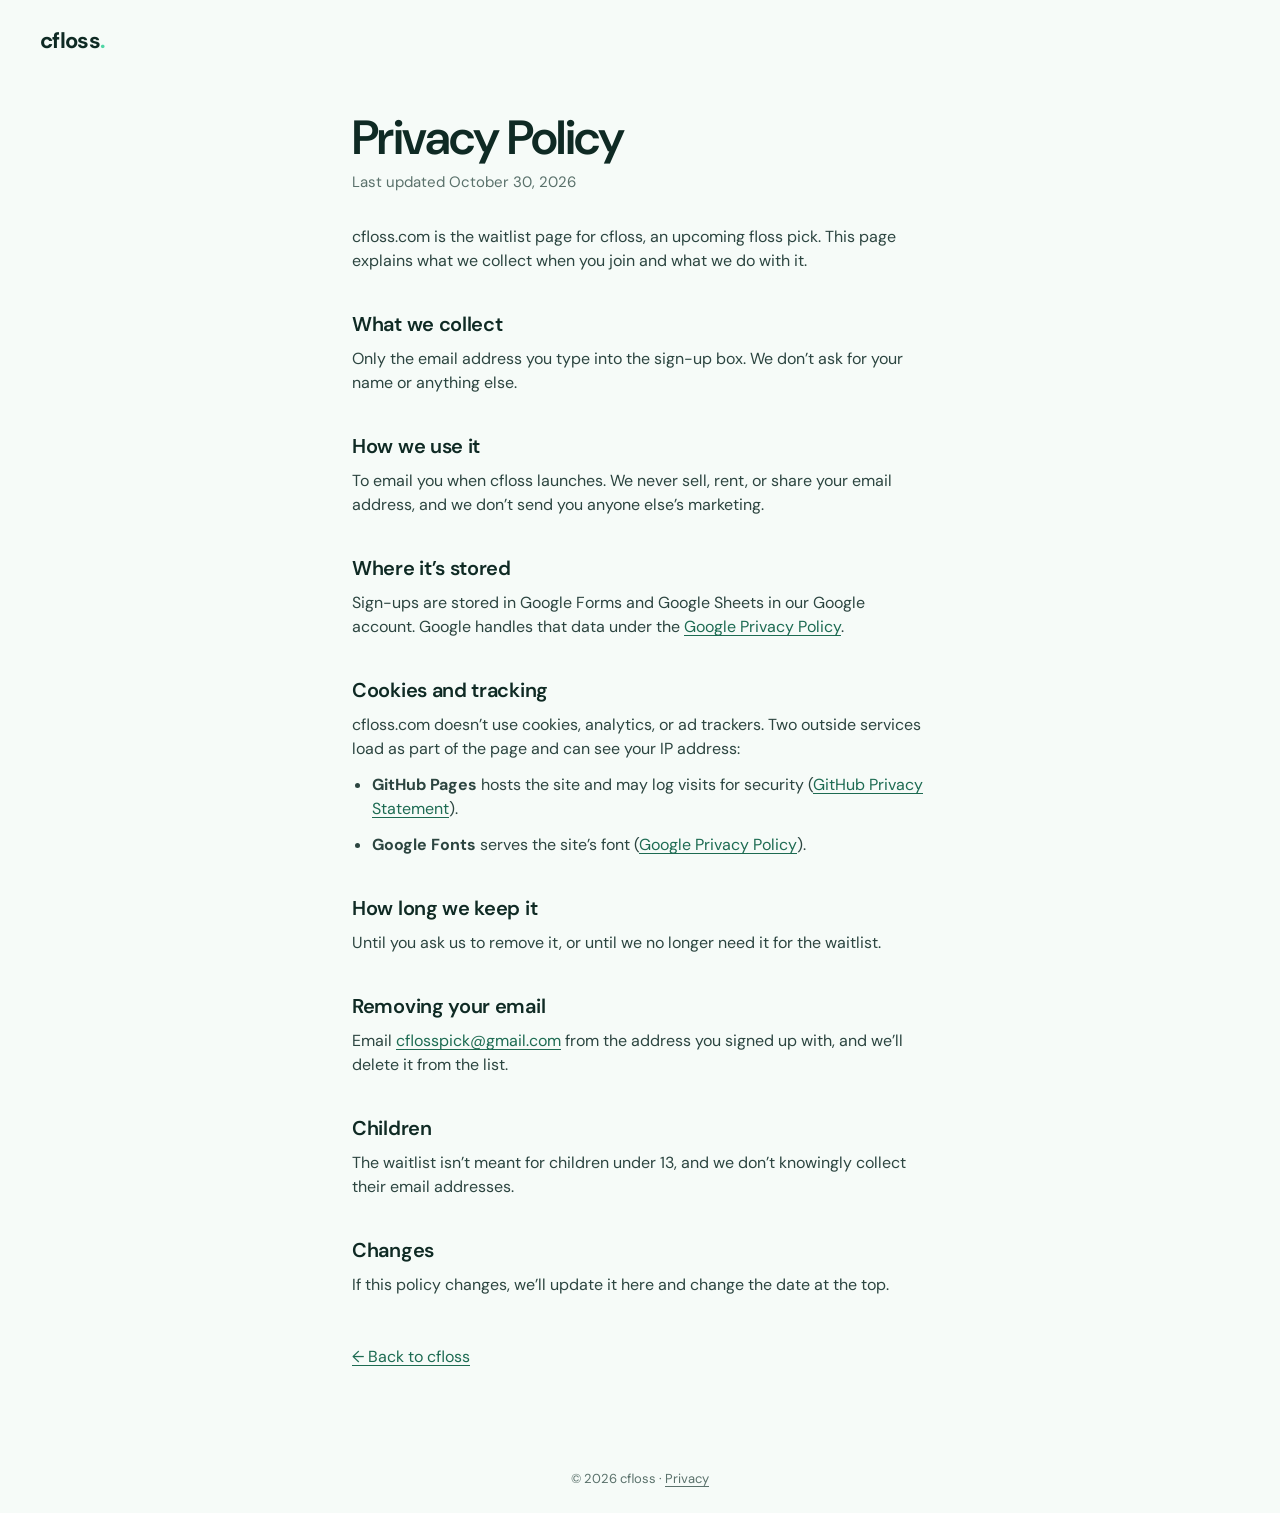
==== privacy/index.html @ ad528936 "Add cfloss.com waitlist page and privacy policy Single static page (HTML/CSS/JS, no build) with an e" ====
<!doctype html>
<html lang="en">
<head>
  <meta charset="utf-8">
  <meta name="viewport" content="width=device-width, initial-scale=1">
  <title>Privacy Policy · cfloss</title>
  <meta name="description" content="What cfloss collects when you join the waitlist, and what we do with it.">
  <meta name="theme-color" content="#f6fbf8">
  <link rel="canonical" href="https://cfloss.com/privacy/">
  <link rel="icon" href="/favicon.svg" type="image/svg+xml">

  <link rel="preconnect" href="https://fonts.googleapis.com">
  <link rel="preconnect" href="https://fonts.gstatic.com" crossorigin>
  <link rel="stylesheet" href="https://fonts.googleapis.com/css2?family=DM+Sans:opsz,wght@9..40,400;9..40,500;9..40,600;9..40,700&display=swap">
  <link rel="stylesheet" href="/styles.css">
</head>
<body>
  <header class="site-header">
    <a class="wordmark" href="/">cfloss<span class="dot">.</span></a>
  </header>

  <main class="doc">
    <h1>Privacy Policy</h1>
    <p class="updated">Last updated October 30, 2026</p>

    <p>cfloss.com is the waitlist page for cfloss, an upcoming floss pick. This page explains what we collect when you join and what we do with it.</p>

    <h2>What we collect</h2>
    <p>Only the email address you type into the sign-up box. We don’t ask for your name or anything else.</p>

    <h2>How we use it</h2>
    <p>To email you when cfloss launches. We never sell, rent, or share your email address, and we don’t send you anyone else’s marketing.</p>

    <h2>Where it’s stored</h2>
    <p>Sign-ups are stored in Google Forms and Google Sheets in our Google account. Google handles that data under the <a href="https://policies.google.com/privacy" rel="noopener">Google Privacy Policy</a>.</p>

    <h2>Cookies and tracking</h2>
    <p>cfloss.com doesn’t use cookies, analytics, or ad trackers. Two outside services load as part of the page and can see your IP address:</p>
    <ul>
      <li><strong>GitHub Pages</strong> hosts the site and may log visits for security (<a href="https://docs.github.com/en/site-policy/privacy-policies/github-general-privacy-statement" rel="noopener">GitHub Privacy Statement</a>).</li>
      <li><strong>Google Fonts</strong> serves the site’s font (<a href="https://policies.google.com/privacy" rel="noopener">Google Privacy Policy</a>).</li>
    </ul>

    <h2>How long we keep it</h2>
    <p>Until you ask us to remove it, or until we no longer need it for the waitlist.</p>

    <h2>Removing your email</h2>
    <p>Email <a href="mailto:cflosspick@gmail.com">cflosspick@gmail.com</a> from the address you signed up with, and we’ll delete it from the list.</p>

    <h2>Children</h2>
    <p>The waitlist isn’t meant for children under 13, and we don’t knowingly collect their email addresses.</p>

    <h2>Changes</h2>
    <p>If this policy changes, we’ll update it here and change the date at the top.</p>

    <p class="back"><a href="/">← Back to cfloss</a></p>
  </main>

  <footer class="site-footer">
    <p>© 2026 cfloss · <a href="/privacy/">Privacy</a></p>
  </footer>
</body>
</html>
---- styles.css ----
:root {
  --bg: #f6fbf8;
  --ink: #0f2a24;
  --muted: #5a716b;
  --mint: #7ee8c0;
  --mint-deep: #4fd6a5;
  --mint-ink: #1d6b52;
  --mint-wash: rgba(126, 232, 192, 0.24);
  --line: rgba(15, 42, 36, 0.12);
  --error: #b42318;
  --radius-pill: 999px;
  --font: "DM Sans", ui-sans-serif, system-ui, -apple-system, "Segoe UI", sans-serif;
}

*,
*::before,
*::after {
  box-sizing: border-box;
}

html {
  -webkit-text-size-adjust: 100%;
}

body {
  margin: 0;
  min-height: 100vh;
  min-height: 100dvh;
  display: grid;
  grid-template-rows: auto 1fr auto;
  background: var(--bg);
  color: var(--ink);
  font-family: var(--font);
  font-optical-sizing: auto;
  line-height: 1.5;
  -webkit-font-smoothing: antialiased;
  overflow-x: hidden;
}

::selection {
  background: var(--mint);
  color: var(--ink);
}

.visually-hidden {
  position: absolute;
  width: 1px;
  height: 1px;
  padding: 0;
  margin: -1px;
  overflow: hidden;
  clip: rect(0 0 0 0);
  white-space: nowrap;
  border: 0;
}

/* Soft background shapes */
.backdrop {
  position: fixed;
  inset: 0;
  z-index: -1;
  overflow: hidden;
  pointer-events: none;
}

.blob {
  position: absolute;
  border-radius: 50%;
  filter: blur(60px);
  opacity: 0.7;
  animation: drift 22s ease-in-out infinite alternate;
}

.blob-1 {
  width: 46vmax;
  height: 46vmax;
  top: -18vmax;
  right: -12vmax;
  background: radial-gradient(circle at 40% 40%, #bff3de, transparent 70%);
}

.blob-2 {
  width: 38vmax;
  height: 38vmax;
  bottom: -16vmax;
  left: -14vmax;
  background: radial-gradient(circle at 60% 50%, #cdeff7, transparent 70%);
  animation-duration: 28s;
  animation-delay: -6s;
}

.blob-3 {
  width: 22vmax;
  height: 22vmax;
  top: 52%;
  left: 62%;
  background: radial-gradient(circle, #d9f7ea, transparent 70%);
  animation-duration: 18s;
  animation-delay: -10s;
}

@keyframes drift {
  from { transform: translate3d(0, 0, 0) scale(1); }
  to { transform: translate3d(-3vmax, 2vmax, 0) scale(1.06); }
}

/* Header */
.site-header {
  padding: 1.5rem clamp(1.25rem, 4vw, 2.5rem);
}

.wordmark {
  font-size: 1.375rem;
  font-weight: 700;
  letter-spacing: -0.03em;
  color: var(--ink);
  text-decoration: none;
}

.wordmark .dot {
  color: var(--mint-deep);
}

/* Hero */
.hero {
  align-self: center;
  width: 100%;
  max-width: 42rem;
  margin: 0 auto;
  padding: 2rem clamp(1.25rem, 5vw, 2rem) 4rem;
  text-align: center;
}

.eyebrow {
  display: inline-flex;
  align-items: center;
  gap: 0.5rem;
  margin: 0;
  padding: 0.375rem 0.875rem;
  border-radius: var(--radius-pill);
  background: var(--mint-wash);
  color: var(--mint-ink);
  font-size: 0.8125rem;
  font-weight: 600;
  letter-spacing: 0.08em;
  text-transform: uppercase;
}

.eyebrow::before {
  content: "";
  width: 0.4375rem;
  height: 0.4375rem;
  border-radius: 50%;
  background: var(--mint-deep);
  animation: pulse 2.4s ease-in-out infinite;
}

@keyframes pulse {
  0%, 100% { box-shadow: 0 0 0 0 rgba(79, 214, 165, 0.55); }
  50% { box-shadow: 0 0 0 0.375rem rgba(79, 214, 165, 0); }
}

h1 {
  margin: 1.25rem 0 1rem;
  font-size: clamp(2.5rem, 7.5vw, 4.5rem);
  font-weight: 600;
  line-height: 1.04;
  letter-spacing: -0.035em;
  text-wrap: balance;
}

.lede {
  margin: 0 0 2.25rem;
  font-size: clamp(1.0625rem, 2.4vw, 1.25rem);
  color: var(--muted);
}

/* Sign-up */
.signup {
  display: flex;
  gap: 0.375rem;
  max-width: 28rem;
  margin: 0 auto;
  padding: 0.375rem;
  border: 1px solid var(--line);
  border-radius: var(--radius-pill);
  background: #fff;
  box-shadow:
    0 1px 2px rgba(15, 42, 36, 0.04),
    0 8px 24px -8px rgba(15, 42, 36, 0.12);
  transition: border-color 0.2s, box-shadow 0.2s;
}

.signup:focus-within {
  border-color: var(--mint-deep);
  box-shadow:
    0 0 0 4px var(--mint-wash),
    0 8px 24px -8px rgba(15, 42, 36, 0.12);
}

.signup input {
  flex: 1;
  min-width: 0;
  padding: 0.75rem 1.125rem;
  border: 0;
  background: transparent;
  color: var(--ink);
  font: inherit;
  font-size: 1rem;
}

.signup input::placeholder {
  color: #93a59f;
}

.signup input:focus {
  outline: none;
}

.signup button {
  display: inline-flex;
  align-items: center;
  justify-content: center;
  gap: 0.375rem;
  padding: 0 1.375rem;
  min-height: 3rem;
  border: 0;
  border-radius: var(--radius-pill);
  background: var(--mint);
  color: var(--ink);
  font: inherit;
  font-weight: 600;
  cursor: pointer;
  transition: background-color 0.2s, transform 0.15s;
}

.signup button:hover {
  background: var(--mint-deep);
}

.signup button:active {
  transform: scale(0.97);
}

.signup button:focus-visible {
  outline: 2px solid var(--ink);
  outline-offset: 2px;
}

.signup button .arrow {
  transition: transform 0.2s;
}

.signup button:hover .arrow {
  transform: translateX(3px);
}

.signup button:disabled {
  opacity: 0.7;
  cursor: progress;
}

.fine-print {
  margin: 1rem 0 0;
  font-size: 0.875rem;
  color: var(--muted);
}

.fine-print a,
.site-footer a {
  color: inherit;
  text-underline-offset: 0.2em;
}

.fine-print a:hover,
.site-footer a:hover {
  color: var(--ink);
}

/* Status: success / error */
.status:empty {
  display: none;
}

.status {
  max-width: 28rem;
  margin: 0 auto;
}

.status.is-error {
  margin-top: 0.875rem;
  font-size: 0.9375rem;
  color: var(--error);
}

.status.is-error a {
  color: inherit;
}

.status.is-success {
  display: flex;
  align-items: center;
  gap: 0.875rem;
  padding: 1rem 1.25rem;
  border: 1px solid var(--line);
  border-radius: 1.25rem;
  background: #fff;
  text-align: left;
  box-shadow: 0 8px 24px -8px rgba(15, 42, 36, 0.12);
  animation: rise 0.4s ease-out both;
}

.status .check {
  flex: none;
  display: grid;
  place-items: center;
  width: 2.5rem;
  height: 2.5rem;
  border-radius: 50%;
  background: var(--mint);
  font-weight: 700;
}

.status strong {
  display: block;
  font-weight: 600;
}

.status span {
  color: var(--muted);
  font-size: 0.9375rem;
}

/* Text pages (privacy) */
.doc {
  width: 100%;
  max-width: 40rem;
  margin: 0 auto;
  padding: 2rem clamp(1.25rem, 5vw, 2rem) 4rem;
}

.doc h1 {
  margin: 0 0 0.5rem;
  font-size: clamp(2.25rem, 6vw, 3rem);
}

.doc .updated {
  margin: 0 0 2rem;
  color: var(--muted);
  font-size: 0.9375rem;
}

.doc h2 {
  margin: 2.25rem 0 0.5rem;
  font-size: 1.25rem;
  font-weight: 600;
  letter-spacing: -0.015em;
}

.doc p,
.doc li {
  margin: 0 0 0.75rem;
  color: #2c4540;
}

.doc ul {
  margin: 0 0 0.75rem;
  padding-left: 1.25rem;
}

.doc a {
  color: var(--mint-ink);
  text-underline-offset: 0.2em;
}

.doc .back {
  margin-top: 3rem;
}

/* Footer */
.site-footer {
  padding: 1.5rem;
  text-align: center;
  font-size: 0.8125rem;
  color: var(--muted);
}

.site-footer p {
  margin: 0;
}

/* Entrance */
.hero > * {
  animation: rise 0.6s ease-out both;
}

.hero > :nth-child(2) { animation-delay: 0.08s; }
.hero > :nth-child(3) { animation-delay: 0.16s; }
.hero > :nth-child(n + 4) { animation-delay: 0.24s; }

@keyframes rise {
  from { opacity: 0; transform: translateY(8px); }
  to { opacity: 1; transform: none; }
}

/* Small phones: stack the field and button */
@media (max-width: 360px) {
  .signup {
    flex-direction: column;
    border-radius: 1.25rem;
  }

  .signup button {
    border-radius: 0.875rem;
  }
}

@media (prefers-reduced-motion: reduce) {
  *,
  *::before,
  *::after {
    animation: none !important;
    transition: none !important;
  }
}
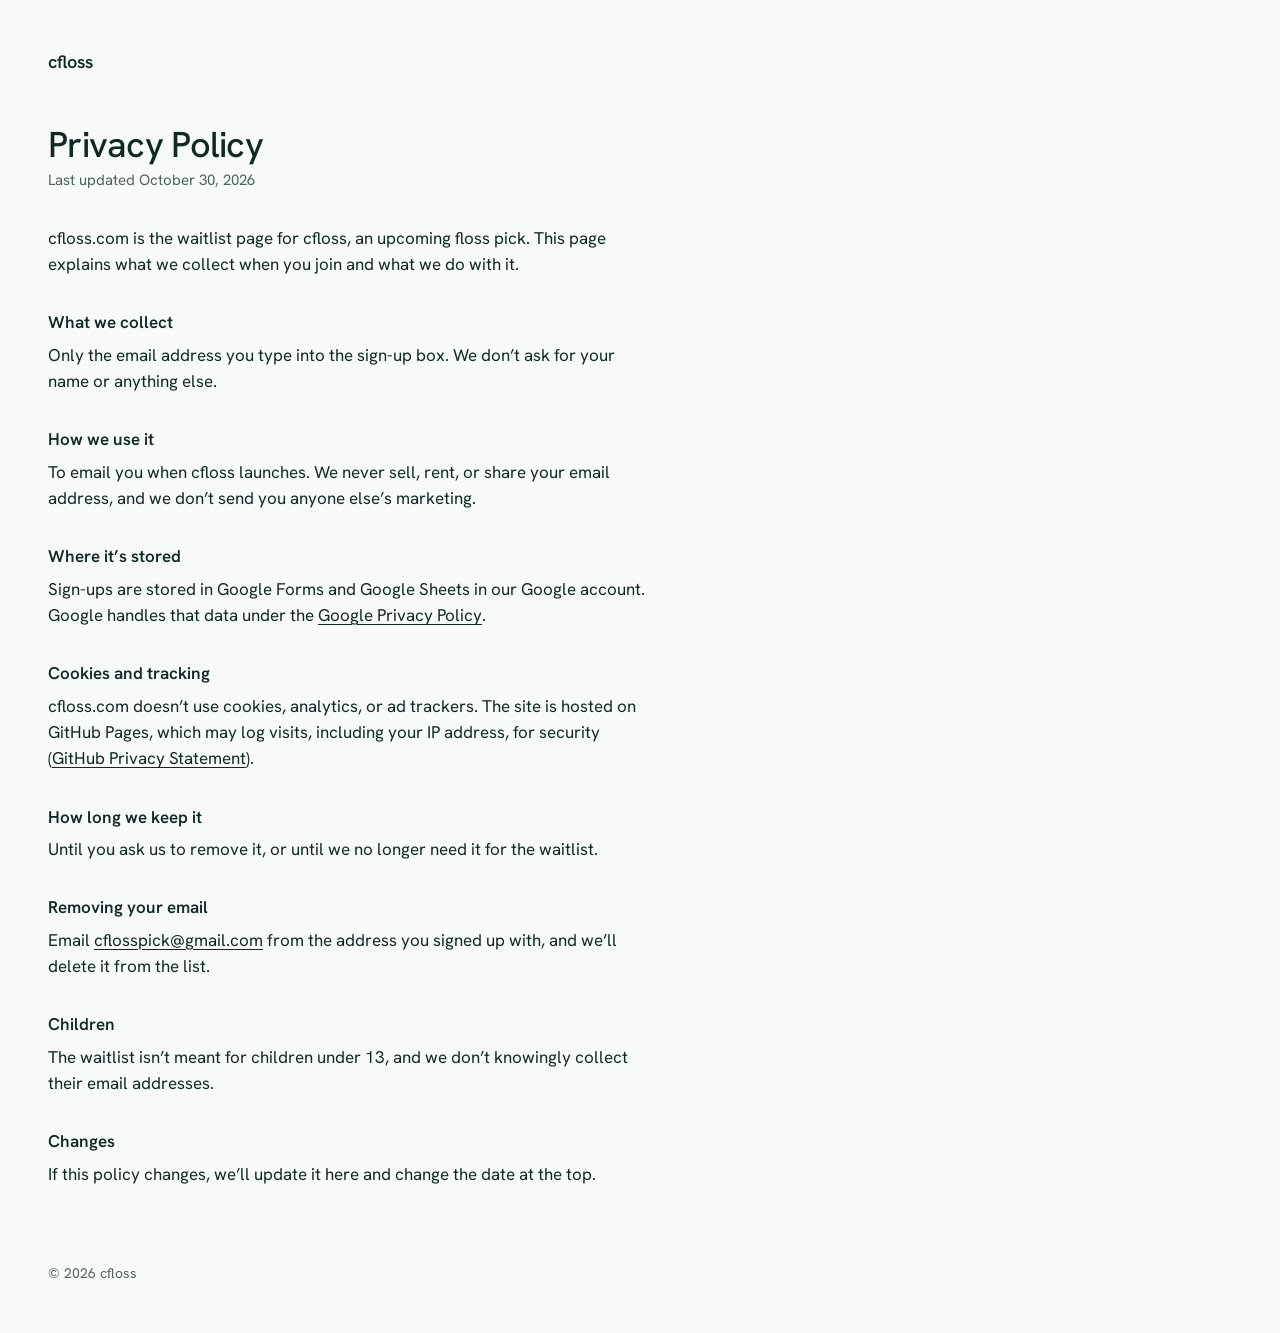
==== commit f72d94a9: "Simplify the waitlist page Strip the template look: no badge, background blobs, animations, shadows " ====
--- a/privacy/index.html
+++ b/privacy/index.html
@@ -5,18 +5,16 @@
   <meta name="viewport" content="width=device-width, initial-scale=1">
   <title>Privacy Policy · cfloss</title>
   <meta name="description" content="What cfloss collects when you join the waitlist, and what we do with it.">
-  <meta name="theme-color" content="#f6fbf8">
+  <meta name="theme-color" content="#f7faf8">
   <link rel="canonical" href="https://cfloss.com/privacy/">
   <link rel="icon" href="/favicon.svg" type="image/svg+xml">
 
-  <link rel="preconnect" href="https://fonts.googleapis.com">
-  <link rel="preconnect" href="https://fonts.gstatic.com" crossorigin>
-  <link rel="stylesheet" href="https://fonts.googleapis.com/css2?family=DM+Sans:opsz,wght@9..40,400;9..40,500;9..40,600;9..40,700&display=swap">
+  <link rel="preload" href="/fonts/hanken-grotesk-latin.woff2" as="font" type="font/woff2" crossorigin>
   <link rel="stylesheet" href="/styles.css">
 </head>
 <body>
-  <header class="site-header">
-    <a class="wordmark" href="/">cfloss<span class="dot">.</span></a>
+  <header>
+    <a class="wordmark" href="/">cfloss</a>
   </header>
 
   <main class="doc">
@@ -35,11 +33,7 @@
     <p>Sign-ups are stored in Google Forms and Google Sheets in our Google account. Google handles that data under the <a href="https://policies.google.com/privacy" rel="noopener">Google Privacy Policy</a>.</p>
 
     <h2>Cookies and tracking</h2>
-    <p>cfloss.com doesn’t use cookies, analytics, or ad trackers. Two outside services load as part of the page and can see your IP address:</p>
-    <ul>
-      <li><strong>GitHub Pages</strong> hosts the site and may log visits for security (<a href="https://docs.github.com/en/site-policy/privacy-policies/github-general-privacy-statement" rel="noopener">GitHub Privacy Statement</a>).</li>
-      <li><strong>Google Fonts</strong> serves the site’s font (<a href="https://policies.google.com/privacy" rel="noopener">Google Privacy Policy</a>).</li>
-    </ul>
+    <p>cfloss.com doesn’t use cookies, analytics, or ad trackers. The site is hosted on GitHub Pages, which may log visits, including your IP address, for security (<a href="https://docs.github.com/en/site-policy/privacy-policies/github-general-privacy-statement" rel="noopener">GitHub Privacy Statement</a>).</p>
 
     <h2>How long we keep it</h2>
     <p>Until you ask us to remove it, or until we no longer need it for the waitlist.</p>
@@ -52,12 +46,10 @@
 
     <h2>Changes</h2>
     <p>If this policy changes, we’ll update it here and change the date at the top.</p>
-
-    <p class="back"><a href="/">← Back to cfloss</a></p>
   </main>
 
-  <footer class="site-footer">
-    <p>© 2026 cfloss · <a href="/privacy/">Privacy</a></p>
+  <footer>
+    <p>© 2026 cfloss</p>
   </footer>
 </body>
 </html>
--- a/styles.css
+++ b/styles.css
@@ -1,15 +1,20 @@
+@font-face {
+  font-family: "Hanken Grotesk";
+  src: url("/fonts/hanken-grotesk-latin.woff2") format("woff2");
+  font-weight: 100 900;
+  font-style: normal;
+  font-display: swap;
+}
+
 :root {
-  --bg: #f6fbf8;
+  --bg: #f7faf8;
   --ink: #0f2a24;
-  --muted: #5a716b;
+  --muted: #4d625c;
+  --line: #c9d6d1;
   --mint: #7ee8c0;
-  --mint-deep: #4fd6a5;
-  --mint-ink: #1d6b52;
-  --mint-wash: rgba(126, 232, 192, 0.24);
-  --line: rgba(15, 42, 36, 0.12);
+  --mint-hover: #5fdcaa;
   --error: #b42318;
-  --radius-pill: 999px;
-  --font: "DM Sans", ui-sans-serif, system-ui, -apple-system, "Segoe UI", sans-serif;
+  --font: "Hanken Grotesk", ui-sans-serif, system-ui, sans-serif;
 }
 
 *,
@@ -26,20 +31,36 @@
   margin: 0;
   min-height: 100vh;
   min-height: 100dvh;
-  display: grid;
-  grid-template-rows: auto 1fr auto;
+  display: flex;
+  flex-direction: column;
+  padding: clamp(1.5rem, 5vw, 3rem);
   background: var(--bg);
   color: var(--ink);
   font-family: var(--font);
-  font-optical-sizing: auto;
-  line-height: 1.5;
+  font-size: 1.0625rem;
+  line-height: 1.55;
+  caret-color: var(--ink);
   -webkit-font-smoothing: antialiased;
-  overflow-x: hidden;
 }
 
 ::selection {
   background: var(--mint);
   color: var(--ink);
+}
+
+a {
+  color: inherit;
+  text-underline-offset: 0.2em;
+  text-decoration-thickness: 1px;
+}
+
+a:hover {
+  text-decoration-thickness: 2px;
+}
+
+:focus-visible {
+  outline: 2px solid var(--ink);
+  outline-offset: 3px;
 }
 
 .visually-hidden {
@@ -54,294 +75,121 @@
   border: 0;
 }
 
-/* Soft background shapes */
-.backdrop {
-  position: fixed;
-  inset: 0;
-  z-index: -1;
-  overflow: hidden;
-  pointer-events: none;
-}
-
-.blob {
-  position: absolute;
-  border-radius: 50%;
-  filter: blur(60px);
-  opacity: 0.7;
-  animation: drift 22s ease-in-out infinite alternate;
-}
-
-.blob-1 {
-  width: 46vmax;
-  height: 46vmax;
-  top: -18vmax;
-  right: -12vmax;
-  background: radial-gradient(circle at 40% 40%, #bff3de, transparent 70%);
-}
-
-.blob-2 {
-  width: 38vmax;
-  height: 38vmax;
-  bottom: -16vmax;
-  left: -14vmax;
-  background: radial-gradient(circle at 60% 50%, #cdeff7, transparent 70%);
-  animation-duration: 28s;
-  animation-delay: -6s;
-}
-
-.blob-3 {
-  width: 22vmax;
-  height: 22vmax;
-  top: 52%;
-  left: 62%;
-  background: radial-gradient(circle, #d9f7ea, transparent 70%);
-  animation-duration: 18s;
-  animation-delay: -10s;
-}
-
-@keyframes drift {
-  from { transform: translate3d(0, 0, 0) scale(1); }
-  to { transform: translate3d(-3vmax, 2vmax, 0) scale(1.06); }
-}
-
-/* Header */
-.site-header {
-  padding: 1.5rem clamp(1.25rem, 4vw, 2.5rem);
-}
-
 .wordmark {
-  font-size: 1.375rem;
-  font-weight: 700;
-  letter-spacing: -0.03em;
-  color: var(--ink);
+  font-weight: 600;
+  font-size: 1.125rem;
   text-decoration: none;
 }
 
-.wordmark .dot {
-  color: var(--mint-deep);
-}
-
-/* Hero */
-.hero {
-  align-self: center;
+/* Waitlist */
+.waitlist {
+  flex: 1;
+  display: flex;
+  flex-direction: column;
+  justify-content: center;
   width: 100%;
-  max-width: 42rem;
-  margin: 0 auto;
-  padding: 2rem clamp(1.25rem, 5vw, 2rem) 4rem;
-  text-align: center;
-}
-
-.eyebrow {
-  display: inline-flex;
-  align-items: center;
-  gap: 0.5rem;
-  margin: 0;
-  padding: 0.375rem 0.875rem;
-  border-radius: var(--radius-pill);
-  background: var(--mint-wash);
-  color: var(--mint-ink);
-  font-size: 0.8125rem;
-  font-weight: 600;
-  letter-spacing: 0.08em;
-  text-transform: uppercase;
-}
-
-.eyebrow::before {
-  content: "";
-  width: 0.4375rem;
-  height: 0.4375rem;
-  border-radius: 50%;
-  background: var(--mint-deep);
-  animation: pulse 2.4s ease-in-out infinite;
-}
-
-@keyframes pulse {
-  0%, 100% { box-shadow: 0 0 0 0 rgba(79, 214, 165, 0.55); }
-  50% { box-shadow: 0 0 0 0.375rem rgba(79, 214, 165, 0); }
+  max-width: 30rem;
+  padding: 4rem 0;
 }
 
 h1 {
-  margin: 1.25rem 0 1rem;
-  font-size: clamp(2.5rem, 7.5vw, 4.5rem);
-  font-weight: 600;
-  line-height: 1.04;
-  letter-spacing: -0.035em;
+  margin: 0 0 0.5rem;
+  font-size: clamp(1.75rem, 4.5vw, 2.25rem);
+  font-weight: 500;
+  line-height: 1.15;
+  letter-spacing: -0.02em;
   text-wrap: balance;
 }
 
 .lede {
-  margin: 0 0 2.25rem;
-  font-size: clamp(1.0625rem, 2.4vw, 1.25rem);
+  margin: 0 0 1.75rem;
   color: var(--muted);
 }
 
-/* Sign-up */
 .signup {
   display: flex;
-  gap: 0.375rem;
-  max-width: 28rem;
-  margin: 0 auto;
-  padding: 0.375rem;
+  flex-wrap: wrap;
+  gap: 0.5rem;
+}
+
+.signup input {
+  flex: 1 1 14rem;
+  min-width: 0;
+  height: 3rem;
+  padding: 0 0.875rem;
   border: 1px solid var(--line);
-  border-radius: var(--radius-pill);
+  border-radius: 6px;
   background: #fff;
-  box-shadow:
-    0 1px 2px rgba(15, 42, 36, 0.04),
-    0 8px 24px -8px rgba(15, 42, 36, 0.12);
-  transition: border-color 0.2s, box-shadow 0.2s;
-}
-
-.signup:focus-within {
-  border-color: var(--mint-deep);
-  box-shadow:
-    0 0 0 4px var(--mint-wash),
-    0 8px 24px -8px rgba(15, 42, 36, 0.12);
-}
-
-.signup input {
-  flex: 1;
-  min-width: 0;
-  padding: 0.75rem 1.125rem;
-  border: 0;
-  background: transparent;
   color: var(--ink);
   font: inherit;
   font-size: 1rem;
 }
 
 .signup input::placeholder {
-  color: #93a59f;
+  color: #627570;
+}
+
+.signup input:hover {
+  border-color: #a9bbb5;
 }
 
 .signup input:focus {
   outline: none;
+  border-color: var(--ink);
+  box-shadow: inset 0 0 0 1px var(--ink);
 }
 
 .signup button {
-  display: inline-flex;
-  align-items: center;
-  justify-content: center;
-  gap: 0.375rem;
-  padding: 0 1.375rem;
-  min-height: 3rem;
+  flex: none;
+  height: 3rem;
+  padding: 0 1.25rem;
   border: 0;
-  border-radius: var(--radius-pill);
+  border-radius: 6px;
   background: var(--mint);
   color: var(--ink);
   font: inherit;
+  font-size: 1rem;
   font-weight: 600;
   cursor: pointer;
-  transition: background-color 0.2s, transform 0.15s;
+  transition: background-color 0.15s;
 }
 
 .signup button:hover {
-  background: var(--mint-deep);
-}
-
-.signup button:active {
-  transform: scale(0.97);
-}
-
-.signup button:focus-visible {
-  outline: 2px solid var(--ink);
-  outline-offset: 2px;
-}
-
-.signup button .arrow {
-  transition: transform 0.2s;
-}
-
-.signup button:hover .arrow {
-  transform: translateX(3px);
+  background: var(--mint-hover);
 }
 
 .signup button:disabled {
-  opacity: 0.7;
+  opacity: 0.6;
   cursor: progress;
 }
 
-.fine-print {
-  margin: 1rem 0 0;
-  font-size: 0.875rem;
-  color: var(--muted);
-}
-
-.fine-print a,
-.site-footer a {
-  color: inherit;
-  text-underline-offset: 0.2em;
-}
-
-.fine-print a:hover,
-.site-footer a:hover {
-  color: var(--ink);
-}
-
-/* Status: success / error */
+.status {
+  margin: 0;
+}
+
 .status:empty {
   display: none;
 }
 
-.status {
-  max-width: 28rem;
-  margin: 0 auto;
+.status.is-success {
+  font-weight: 500;
 }
 
 .status.is-error {
-  margin-top: 0.875rem;
+  margin-top: 0.75rem;
+  color: var(--error);
   font-size: 0.9375rem;
-  color: var(--error);
-}
-
-.status.is-error a {
-  color: inherit;
-}
-
-.status.is-success {
-  display: flex;
-  align-items: center;
-  gap: 0.875rem;
-  padding: 1rem 1.25rem;
-  border: 1px solid var(--line);
-  border-radius: 1.25rem;
-  background: #fff;
-  text-align: left;
-  box-shadow: 0 8px 24px -8px rgba(15, 42, 36, 0.12);
-  animation: rise 0.4s ease-out both;
-}
-
-.status .check {
-  flex: none;
-  display: grid;
-  place-items: center;
-  width: 2.5rem;
-  height: 2.5rem;
-  border-radius: 50%;
-  background: var(--mint);
-  font-weight: 700;
-}
-
-.status strong {
-  display: block;
-  font-weight: 600;
-}
-
-.status span {
-  color: var(--muted);
-  font-size: 0.9375rem;
-}
-
-/* Text pages (privacy) */
+}
+
+/* Privacy */
 .doc {
   width: 100%;
-  max-width: 40rem;
-  margin: 0 auto;
-  padding: 2rem clamp(1.25rem, 5vw, 2rem) 4rem;
+  max-width: 38rem;
+  padding: 3rem 0 4rem;
 }
 
 .doc h1 {
-  margin: 0 0 0.5rem;
-  font-size: clamp(2.25rem, 6vw, 3rem);
+  margin-bottom: 0.25rem;
 }
 
 .doc .updated {
@@ -351,16 +199,14 @@
 }
 
 .doc h2 {
-  margin: 2.25rem 0 0.5rem;
-  font-size: 1.25rem;
+  margin: 2rem 0 0.375rem;
+  font-size: 1.0625rem;
   font-weight: 600;
-  letter-spacing: -0.015em;
 }
 
 .doc p,
 .doc li {
   margin: 0 0 0.75rem;
-  color: #2c4540;
 }
 
 .doc ul {
@@ -368,58 +214,11 @@
   padding-left: 1.25rem;
 }
 
-.doc a {
-  color: var(--mint-ink);
-  text-underline-offset: 0.2em;
-}
-
-.doc .back {
-  margin-top: 3rem;
-}
-
-/* Footer */
-.site-footer {
-  padding: 1.5rem;
-  text-align: center;
-  font-size: 0.8125rem;
+footer {
+  font-size: 0.875rem;
   color: var(--muted);
 }
 
-.site-footer p {
+footer p {
   margin: 0;
 }
-
-/* Entrance */
-.hero > * {
-  animation: rise 0.6s ease-out both;
-}
-
-.hero > :nth-child(2) { animation-delay: 0.08s; }
-.hero > :nth-child(3) { animation-delay: 0.16s; }
-.hero > :nth-child(n + 4) { animation-delay: 0.24s; }
-
-@keyframes rise {
-  from { opacity: 0; transform: translateY(8px); }
-  to { opacity: 1; transform: none; }
-}
-
-/* Small phones: stack the field and button */
-@media (max-width: 360px) {
-  .signup {
-    flex-direction: column;
-    border-radius: 1.25rem;
-  }
-
-  .signup button {
-    border-radius: 0.875rem;
-  }
-}
-
-@media (prefers-reduced-motion: reduce) {
-  *,
-  *::before,
-  *::after {
-    animation: none !important;
-    transition: none !important;
-  }
-}
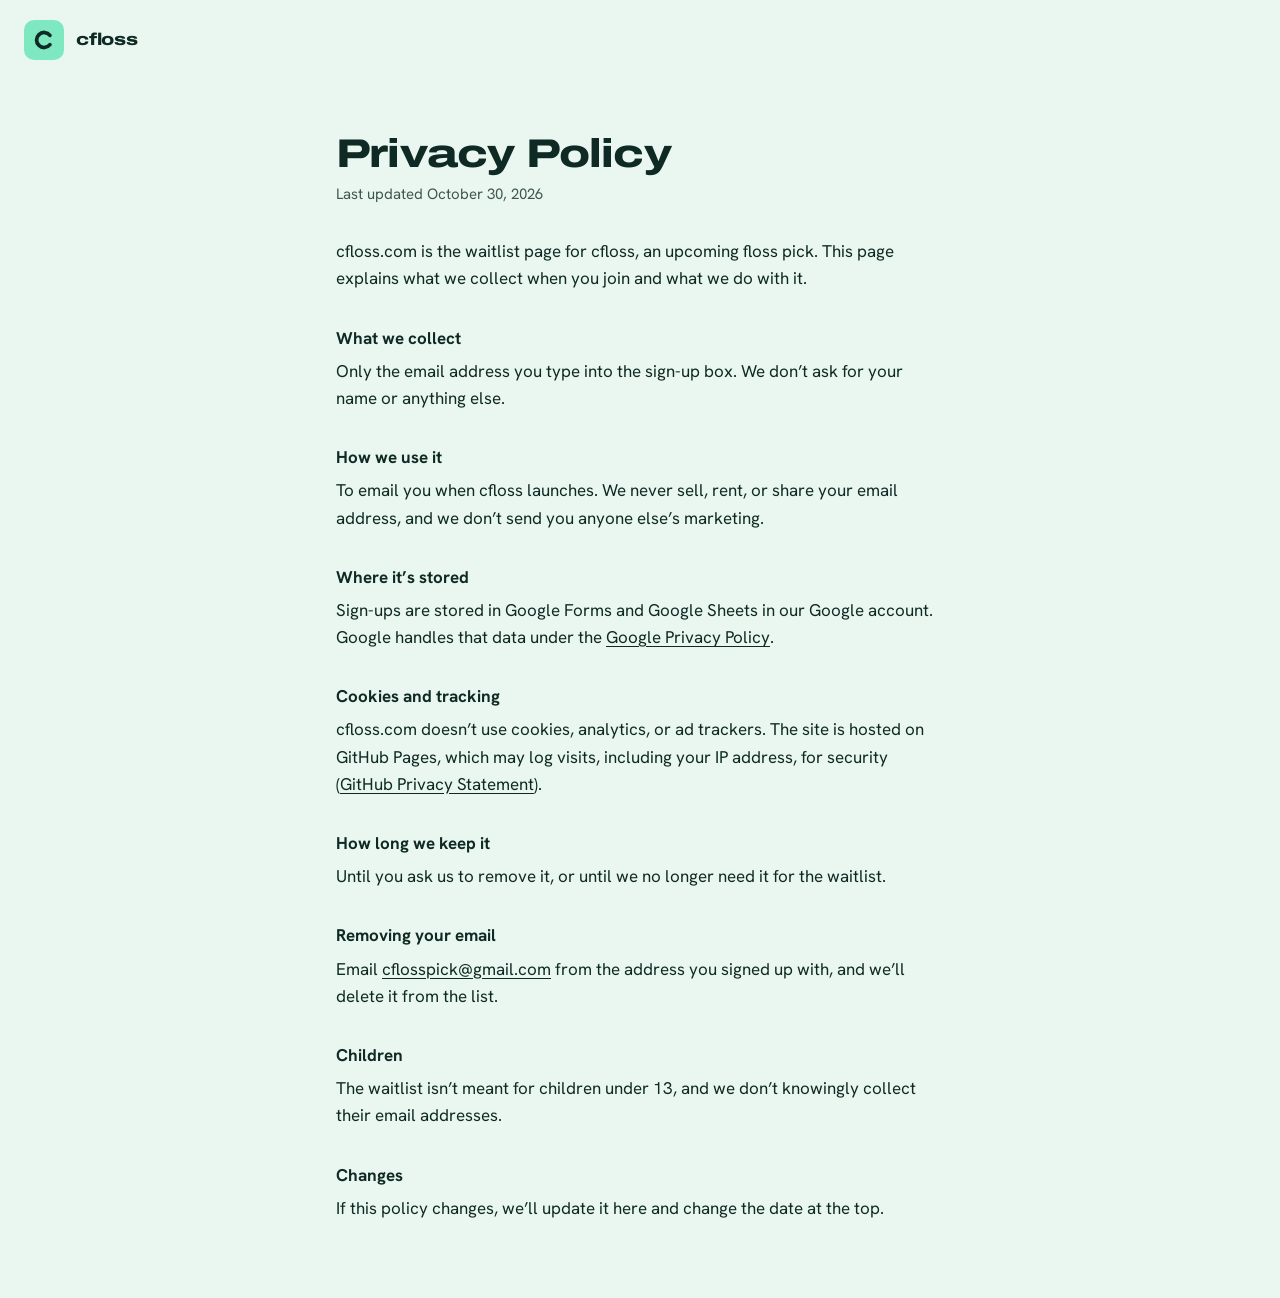
==== commit e2cf0cf0: "Redesign waitlist page from the waitlist-page skill Big expanded headline, one email form, a floss-s" ====
--- a/privacy/index.html
+++ b/privacy/index.html
@@ -5,17 +5,22 @@
   <meta name="viewport" content="width=device-width, initial-scale=1">
   <title>Privacy Policy · cfloss</title>
   <meta name="description" content="What cfloss collects when you join the waitlist, and what we do with it.">
-  <meta name="theme-color" content="#f7faf8">
+  <meta name="theme-color" content="#EAF7F0">
   <link rel="canonical" href="https://cfloss.com/privacy/">
-  <link rel="icon" href="/favicon.svg" type="image/svg+xml">
+  <link rel="icon" href="/favicon.svg?v=3" type="image/svg+xml">
 
+  <link rel="preload" href="/fonts/archivo-expanded-800-latin.woff2" as="font" type="font/woff2" crossorigin>
   <link rel="preload" href="/fonts/hanken-grotesk-latin.woff2" as="font" type="font/woff2" crossorigin>
-  <link rel="stylesheet" href="/styles.css">
+  <link rel="stylesheet" href="/styles.css?v=3">
 </head>
 <body>
-  <header>
-    <a class="wordmark" href="/">cfloss</a>
-  </header>
+  <a class="logo" href="/" aria-label="cfloss home">
+    <svg viewBox="0 0 64 64" aria-hidden="true">
+      <rect width="64" height="64" rx="16" fill="#7EE8C0"/>
+      <path d="M41.5 24.5a12 12 0 1 0 0 15" fill="none" stroke="#0F2A24" stroke-width="6" stroke-linecap="round"/>
+    </svg>
+    <span class="logo-name">cfloss</span>
+  </a>
 
   <main class="doc">
     <h1>Privacy Policy</h1>
@@ -47,9 +52,5 @@
     <h2>Changes</h2>
     <p>If this policy changes, we’ll update it here and change the date at the top.</p>
   </main>
-
-  <footer>
-    <p>© 2026 cfloss</p>
-  </footer>
 </body>
 </html>
--- a/styles.css
+++ b/styles.css
@@ -1,20 +1,27 @@
+/* Privacy page styles. The waitlist page keeps its own styles inline.
+   Link this file with a ?v= version and bump it on every change. */
+
+@font-face {
+  font-family: "Archivo Expanded";
+  src: url("/fonts/archivo-expanded-800-latin.woff2") format("woff2");
+  font-weight: 800;
+  font-display: swap;
+}
+
 @font-face {
   font-family: "Hanken Grotesk";
   src: url("/fonts/hanken-grotesk-latin.woff2") format("woff2");
   font-weight: 100 900;
-  font-style: normal;
   font-display: swap;
 }
 
 :root {
-  --bg: #f7faf8;
-  --ink: #0f2a24;
-  --muted: #4d625c;
-  --line: #c9d6d1;
-  --mint: #7ee8c0;
-  --mint-hover: #5fdcaa;
-  --error: #b42318;
-  --font: "Hanken Grotesk", ui-sans-serif, system-ui, sans-serif;
+  --bg: #EAF7F0;
+  --fg: #0F2A24;
+  --muted: #3F5751;
+  --mint: #7EE8C0;
+  --font-display: "Archivo Expanded", "Arial Black", sans-serif;
+  --font-body: "Hanken Grotesk", ui-sans-serif, system-ui, sans-serif;
 }
 
 *,
@@ -29,196 +36,97 @@
 
 body {
   margin: 0;
-  min-height: 100vh;
-  min-height: 100dvh;
-  display: flex;
-  flex-direction: column;
-  padding: clamp(1.5rem, 5vw, 3rem);
+  padding: 20px 24px 64px;
   background: var(--bg);
-  color: var(--ink);
-  font-family: var(--font);
-  font-size: 1.0625rem;
-  line-height: 1.55;
-  caret-color: var(--ink);
+  color: var(--fg);
+  font-family: var(--font-body);
+  font-size: 17px;
+  line-height: 1.6;
+  caret-color: var(--fg);
   -webkit-font-smoothing: antialiased;
 }
 
 ::selection {
   background: var(--mint);
-  color: var(--ink);
+  color: var(--fg);
 }
 
 a {
   color: inherit;
   text-underline-offset: 0.2em;
-  text-decoration-thickness: 1px;
-}
-
-a:hover {
-  text-decoration-thickness: 2px;
 }
 
 :focus-visible {
-  outline: 2px solid var(--ink);
+  outline: 2px solid var(--fg);
   outline-offset: 3px;
 }
 
-.visually-hidden {
-  position: absolute;
-  width: 1px;
-  height: 1px;
-  padding: 0;
-  margin: -1px;
-  overflow: hidden;
-  clip: rect(0 0 0 0);
-  white-space: nowrap;
-  border: 0;
-}
-
-.wordmark {
-  font-weight: 600;
-  font-size: 1.125rem;
+.logo {
+  display: inline-flex;
+  align-items: center;
+  gap: 12px;
+  color: var(--fg);
   text-decoration: none;
 }
 
-/* Waitlist */
-.waitlist {
-  flex: 1;
-  display: flex;
-  flex-direction: column;
-  justify-content: center;
-  width: 100%;
-  max-width: 30rem;
-  padding: 4rem 0;
+.logo svg {
+  width: 40px;
+  height: 40px;
+  flex: none;
 }
 
-h1 {
-  margin: 0 0 0.5rem;
-  font-size: clamp(1.75rem, 4.5vw, 2.25rem);
-  font-weight: 500;
-  line-height: 1.15;
-  letter-spacing: -0.02em;
-  text-wrap: balance;
+.logo-name {
+  font-family: var(--font-display);
+  font-weight: 800;
+  font-size: 17px;
+  letter-spacing: -0.01em;
 }
 
-.lede {
-  margin: 0 0 1.75rem;
-  color: var(--muted);
-}
-
-.signup {
-  display: flex;
-  flex-wrap: wrap;
-  gap: 0.5rem;
-}
-
-.signup input {
-  flex: 1 1 14rem;
-  min-width: 0;
-  height: 3rem;
-  padding: 0 0.875rem;
-  border: 1px solid var(--line);
-  border-radius: 6px;
-  background: #fff;
-  color: var(--ink);
-  font: inherit;
-  font-size: 1rem;
-}
-
-.signup input::placeholder {
-  color: #627570;
-}
-
-.signup input:hover {
-  border-color: #a9bbb5;
-}
-
-.signup input:focus {
-  outline: none;
-  border-color: var(--ink);
-  box-shadow: inset 0 0 0 1px var(--ink);
-}
-
-.signup button {
-  flex: none;
-  height: 3rem;
-  padding: 0 1.25rem;
-  border: 0;
-  border-radius: 6px;
-  background: var(--mint);
-  color: var(--ink);
-  font: inherit;
-  font-size: 1rem;
-  font-weight: 600;
-  cursor: pointer;
-  transition: background-color 0.15s;
-}
-
-.signup button:hover {
-  background: var(--mint-hover);
-}
-
-.signup button:disabled {
-  opacity: 0.6;
-  cursor: progress;
-}
-
-.status {
-  margin: 0;
-}
-
-.status:empty {
-  display: none;
-}
-
-.status.is-success {
-  font-weight: 500;
-}
-
-.status.is-error {
-  margin-top: 0.75rem;
-  color: var(--error);
-  font-size: 0.9375rem;
-}
-
-/* Privacy */
 .doc {
-  width: 100%;
   max-width: 38rem;
-  padding: 3rem 0 4rem;
+  margin: 64px auto 0;
 }
 
 .doc h1 {
-  margin-bottom: 0.25rem;
+  margin: 0 0 6px;
+  font-family: var(--font-display);
+  font-weight: 800;
+  font-size: clamp(1.75rem, 5vw, 2.5rem);
+  line-height: 1.1;
+  letter-spacing: -0.02em;
 }
 
 .doc .updated {
-  margin: 0 0 2rem;
+  margin: 0 0 32px;
   color: var(--muted);
-  font-size: 0.9375rem;
+  font-size: 15px;
 }
 
 .doc h2 {
-  margin: 2rem 0 0.375rem;
-  font-size: 1.0625rem;
-  font-weight: 600;
+  margin: 32px 0 6px;
+  font-size: 17px;
+  font-weight: 700;
 }
 
-.doc p,
-.doc li {
-  margin: 0 0 0.75rem;
+.doc p {
+  margin: 0 0 12px;
 }
 
-.doc ul {
-  margin: 0 0 0.75rem;
-  padding-left: 1.25rem;
+@media (max-width: 600px) {
+  body {
+    padding: 16px 16px 48px;
+  }
+
+  .logo svg {
+    width: 34px;
+    height: 34px;
+  }
+
+  .logo-name {
+    font-size: 15px;
+  }
+
+  .doc {
+    margin-top: 48px;
+  }
 }
-
-footer {
-  font-size: 0.875rem;
-  color: var(--muted);
-}
-
-footer p {
-  margin: 0;
-}
